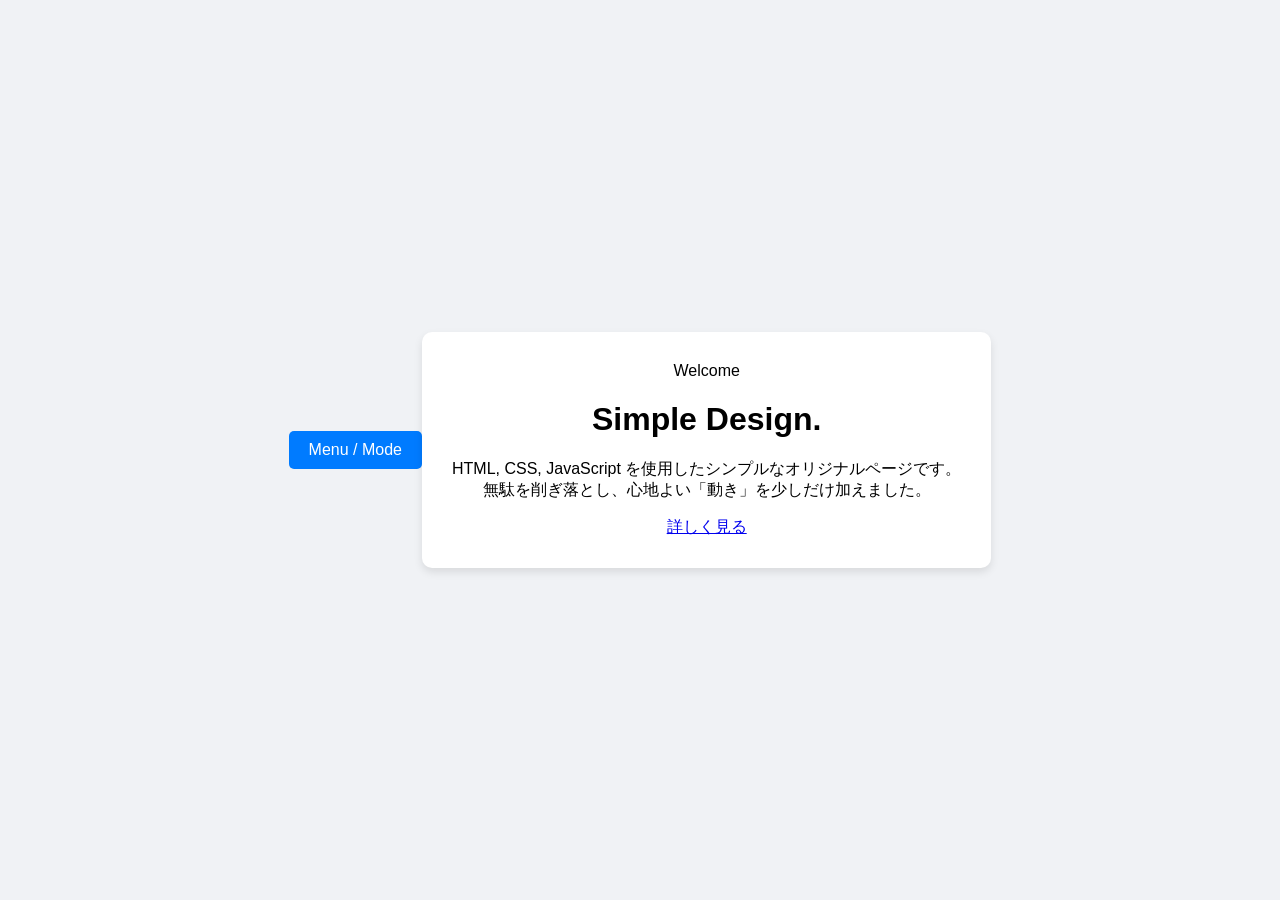
==== index.html @ c6fc98bc "変更 Updated the title and main content of the webpage, including a new theme toggle button and a simp" ====
<!DOCTYPE html>
<html lang="ja">
<head>
    <meta charset="UTF-8">
    <meta name="viewport" content="width=device-width, initial-scale=1.0">
    <title>Simple & Interactive Portfolio</title>
    <link rel="stylesheet" href="style.css">
</head>
<body>

    <!-- モード切り替えボタン -->
    <button id="theme-toggle" class="toggle-btn">Menu / Mode</button>

    <!-- メインコンテンツ -->
    <main class="container fade-in">
        <span class="category">Welcome</span>
        <h1 class="title">Simple Design.</h1>
        <p class="description">
            HTML, CSS, JavaScript を使用したシンプルなオリジナルページです。<br>
            無駄を削ぎ落とし、心地よい「動き」を少しだけ加えました。
        </p>
        <a href="#" class="action-btn">詳しく見る</a>
    </main>

    <script src="script.js"></script>
</body>
</html>
---- style.css ----
/* 画面全体の中央揃えと背景色 */
body {
    font-family: 'Helvetica Neue', Arial, sans-serif;
    background-color: #f0f2f5;
    display: flex;
    justify-content: center;
    align-items: center;
    height: 100vh;
    margin: 0;
}

/* コンテンツを囲むボックスのデザイン */
.container {
    background-color: white;
    padding: 30px;
    border-radius: 10px;
    box-shadow: 0 4px 8px rgba(0,0,0,0.1);
    text-align: center;
}

/* ボタンのデザイン */
button {
    background-color: #007bff;
    color: white;
    border: none;
    padding: 10px 20px;
    font-size: 16px;
    border-radius: 5px;
    cursor: pointer;
    transition: background-color 0.3s;
}

button:hover {
    background-color: #0056b3;
}
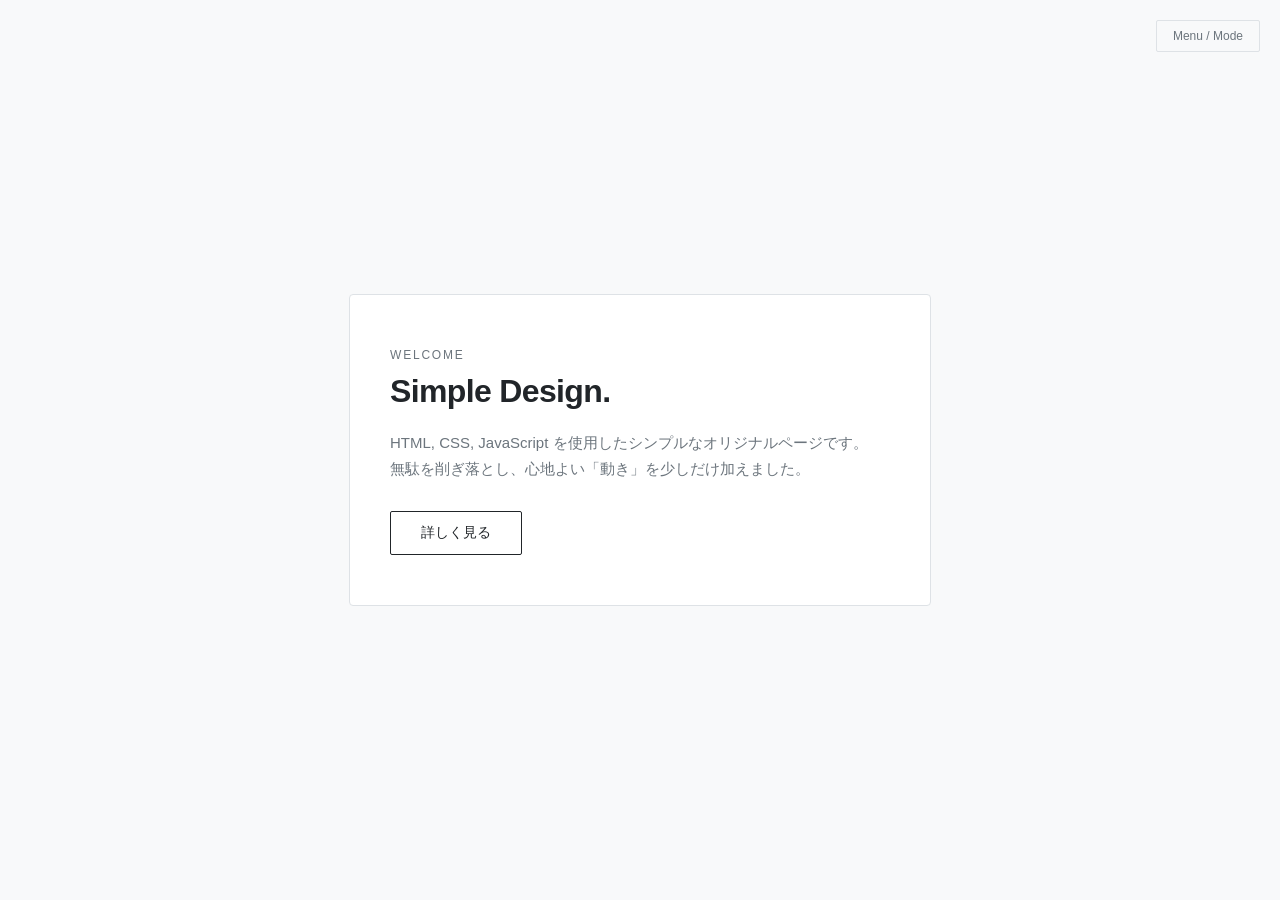
==== commit c3e6dc82: "Update index.html" ====
--- a/index.html
+++ b/index.html
@@ -19,7 +19,7 @@
             HTML, CSS, JavaScript を使用したシンプルなオリジナルページです。<br>
             無駄を削ぎ落とし、心地よい「動き」を少しだけ加えました。
         </p>
-        <a href="#" class="action-btn">詳しく見る</a>
+        <a href="https://instagram.com" class="action-btn">詳しく見る</a>
     </main>
 
     <script src="script.js"></script>
--- a/style.css
+++ b/style.css
@@ -1,35 +1,115 @@
-/* 画面全体の中央揃えと背景色 */
+/* 基本の色の定義（ライトモード） */
+:root {
+    --bg-color: #f8f9fa;
+    --card-bg: #ffffff;
+    --text-main: #212529;
+    --text-sub: #6c757d;
+    --border-color: #dee2e6;
+}
+
+/* ダークモード時の色の定義 */
+[data-theme="dark"] {
+    --bg-color: #121212;
+    --card-bg: #1e1e1e;
+    --text-main: #f8f9fa;
+    --text-sub: #a0a0a0;
+    --border-color: #333333;
+}
+
+/* 全体のレイアウト設定（色の切り替えを滑らかに） */
 body {
-    font-family: 'Helvetica Neue', Arial, sans-serif;
-    background-color: #f0f2f5;
+    font-family: -apple-system, BlinkMacSystemFont, "Segoe UI", Roboto, sans-serif;
+    background-color: var(--bg-color);
+    color: var(--text-main);
+    margin: 0;
     display: flex;
     justify-content: center;
     align-items: center;
     height: 100vh;
-    margin: 0;
+    transition: background-color 0.4s, color 0.4s;
 }
 
-/* コンテンツを囲むボックスのデザイン */
+/* コンテナ（中央のカード） */
 .container {
-    background-color: white;
-    padding: 30px;
-    border-radius: 10px;
-    box-shadow: 0 4px 8px rgba(0,0,0,0.1);
-    text-align: center;
+    background-color: var(--card-bg);
+    padding: 50px 40px;
+    border-radius: 4px;
+    border: 1px solid var(--border-color);
+    max-width: 500px;
+    width: 90%;
+    transition: background-color 0.4s, border-color 0.4s;
 }
 
-/* ボタンのデザイン */
-button {
-    background-color: #007bff;
-    color: white;
-    border: none;
-    padding: 10px 20px;
-    font-size: 16px;
-    border-radius: 5px;
-    cursor: pointer;
-    transition: background-color 0.3s;
+/* 1. 【動き】ふわっと出現するアニメーション */
+.fade-in {
+    opacity: 0;
+    transform: translateY(20px);
+    animation: fadeInUp 1s ease forwards;
 }
 
-button:hover {
-    background-color: #0056b3;
+@keyframes fadeInUp {
+    to {
+        opacity: 1;
+        transform: translateY(0);
+    }
 }
+
+/* テキストのデザイン */
+.category {
+    font-size: 12px;
+    text-transform: uppercase;
+    letter-spacing: 0.15em;
+    color: var(--text-sub);
+}
+
+.title {
+    font-size: 32px;
+    font-weight: 700;
+    margin: 10px 0 20px 0;
+    letter-spacing: -0.02em;
+}
+
+.description {
+    font-size: 15px;
+    line-height: 1.7;
+    color: var(--text-sub);
+    margin-bottom: 30px;
+}
+
+/* 2. 【動き】ホバーで少し浮き上がるボタン */
+.action-btn {
+    display: inline-block;
+    color: var(--text-main);
+    text-decoration: none;
+    border: 1px solid var(--text-main);
+    padding: 12px 30px;
+    font-size: 14px;
+    border-radius: 2px;
+    transition: all 0.3s ease;
+}
+
+.action-btn:hover {
+    background-color: var(--text-main);
+    color: var(--card-bg);
+    transform: translateY(-2px); /* 少し上に浮く */
+}
+
+/* モード切り替えボタン（右上に固定） */
+.toggle-btn {
+    position: absolute;
+    top: 20px;
+    right: 20px;
+    background: none;
+    border: 1px solid var(--border-color);
+    color: var(--text-sub);
+    padding: 8px 16px;
+    font-size: 12px;
+    cursor: pointer;
+    border-radius: 2px;
+    transition: all 0.3s;
+}
+
+.toggle-btn:hover {
+    color: var(--text-main);
+    border-color: var(--text-main);
+}
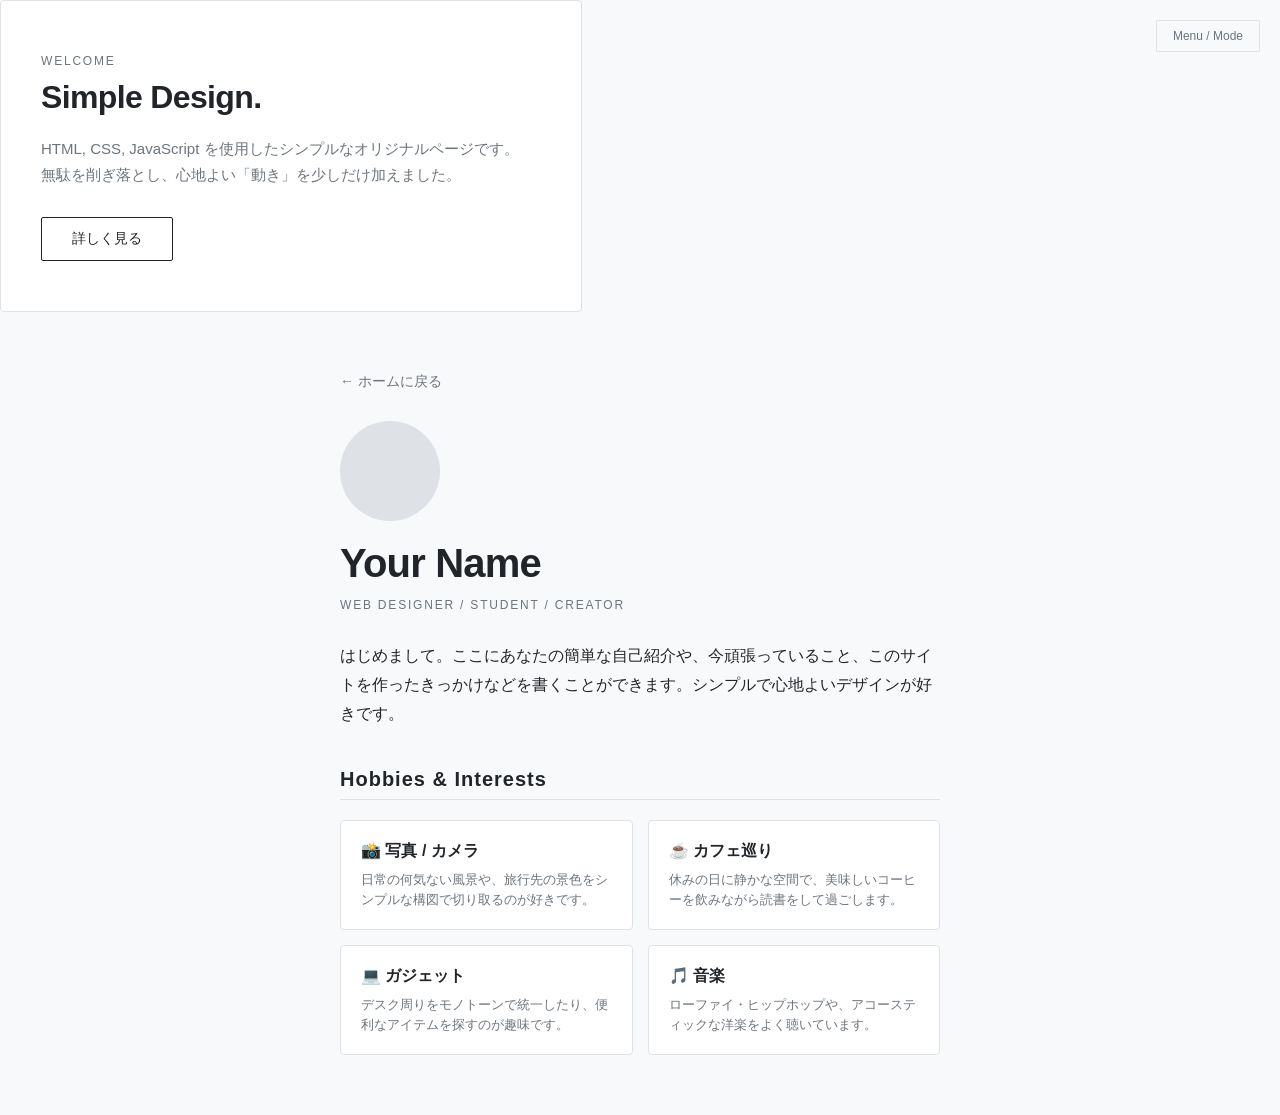
==== commit 6a09a424: "Update index.html" ====
--- a/index.html
+++ b/index.html
@@ -19,9 +19,124 @@
             HTML, CSS, JavaScript を使用したシンプルなオリジナルページです。<br>
             無駄を削ぎ落とし、心地よい「動き」を少しだけ加えました。
         </p>
-        <a href="https://instagram.com" class="action-btn">詳しく見る</a>
+        <a href="profile.html" class="action-btn">詳しく見る</a>
     </main>
 
     <script src="script.js"></script>
 </body>
 </html>
+<!DOCTYPE html>
+<html lang="ja">
+<head>
+    <meta charset="UTF-8">
+    <meta name="viewport" content="width=device-width, initial-scale=1.0">
+    <title>Profile - 自己紹介</title>
+    <!-- 1ページ目と同じCSSを使って色合いを統一します -->
+    <link rel="stylesheet" href="style.css">
+    <style>
+        /* 自己紹介ページ専用の追加デザイン */
+        .profile-layout {
+            max-width: 600px;
+            margin: 60px auto;
+            padding: 0 20px;
+        }
+        .back-link {
+            display: inline-block;
+            color: var(--text-sub);
+            text-decoration: none;
+            font-size: 14px;
+            margin-bottom: 30px;
+            transition: color 0.3s;
+        }
+        .back-link:hover {
+            color: var(--text-main);
+        }
+        .profile-image-dummy {
+            width: 100px;
+            height: 100px;
+            background-color: var(--border-color);
+            border-radius: 50%;
+            margin-bottom: 20px;
+        }
+        .intro-text {
+            font-size: 16px;
+            line-height: 1.8;
+            color: var(--text-main);
+            margin-bottom: 40px;
+        }
+        .section-title {
+            font-size: 20px;
+            border-bottom: 1px solid var(--border-color);
+            padding-bottom: 8px;
+            margin-top: 40px;
+            margin-bottom: 20px;
+            letter-spacing: 0.05em;
+        }
+        /* 💡 マウスを乗せると浮き上がる趣味カード */
+        .hobby-grid {
+            display: grid;
+            grid-template-columns: 1fr 1fr;
+            gap: 15px;
+        }
+        .hobby-item {
+            background-color: var(--card-bg);
+            border: 1px solid var(--border-color);
+            padding: 20px;
+            border-radius: 4px;
+            transition: transform 0.3s ease, box-shadow 0.3s ease;
+        }
+        .hobby-item:hover {
+            transform: translateY(-5px);
+            box-shadow: 0 10px 20px rgba(0,0,0,0.05);
+        }
+        .hobby-item h3 {
+            margin: 0 0 8px 0;
+            font-size: 16px;
+        }
+        .hobby-item p {
+            margin: 0;
+            font-size: 13px;
+            color: var(--text-sub);
+            line-height: 1.5;
+        }
+    </style>
+</head>
+<body style="display: block; height: auto;"> <!-- レイアウトを縦スクロール用に上書き -->
+
+    <div class="profile-layout fade-in">
+        <!-- 1ページ目に戻るボタン -->
+        <a href="index.html" class="back-link">← ホームに戻る</a>
+
+        <!-- プロフィール基本情報 -->
+        <div class="profile-image-dummy"></div>
+        <h1 class="title" style="font-size: 40px; margin-bottom: 10px;">Your Name</h1>
+        <p class="category" style="margin-bottom: 30px;">Web Designer / Student / Creator</p>
+        
+        <p class="intro-text">
+            はじめまして。ここにあなたの簡単な自己紹介や、今頑張っていること、このサイトを作ったきっかけなどを書くことができます。シンプルで心地よいデザインが好きです。
+        </p>
+
+        <!-- 趣味・特技セクション -->
+        <h2 class="section-title">Hobbies & Interests</h2>
+        <div class="hobby-grid">
+            <div class="hobby-item">
+                <h3>📸 写真 / カメラ</h3>
+                <p>日常の何気ない風景や、旅行先の景色をシンプルな構図で切り取るのが好きです。</p>
+            </div>
+            <div class="hobby-item">
+                <h3>☕ カフェ巡り</h3>
+                <p>休みの日に静かな空間で、美味しいコーヒーを飲みながら読書をして過ごします。</p>
+            </div>
+            <div class="hobby-item">
+                <h3>💻 ガジェット</h3>
+                <p>デスク周りをモノトーンで統一したり、便利なアイテムを探すのが趣味です。</p>
+            </div>
+            <div class="hobby-item">
+                <h3>🎵 音楽</h3>
+                <p>ローファイ・ヒップホップや、アコースティックな洋楽をよく聴いています。</p>
+            </div>
+        </div>
+    </div>
+
+</body>
+</html>
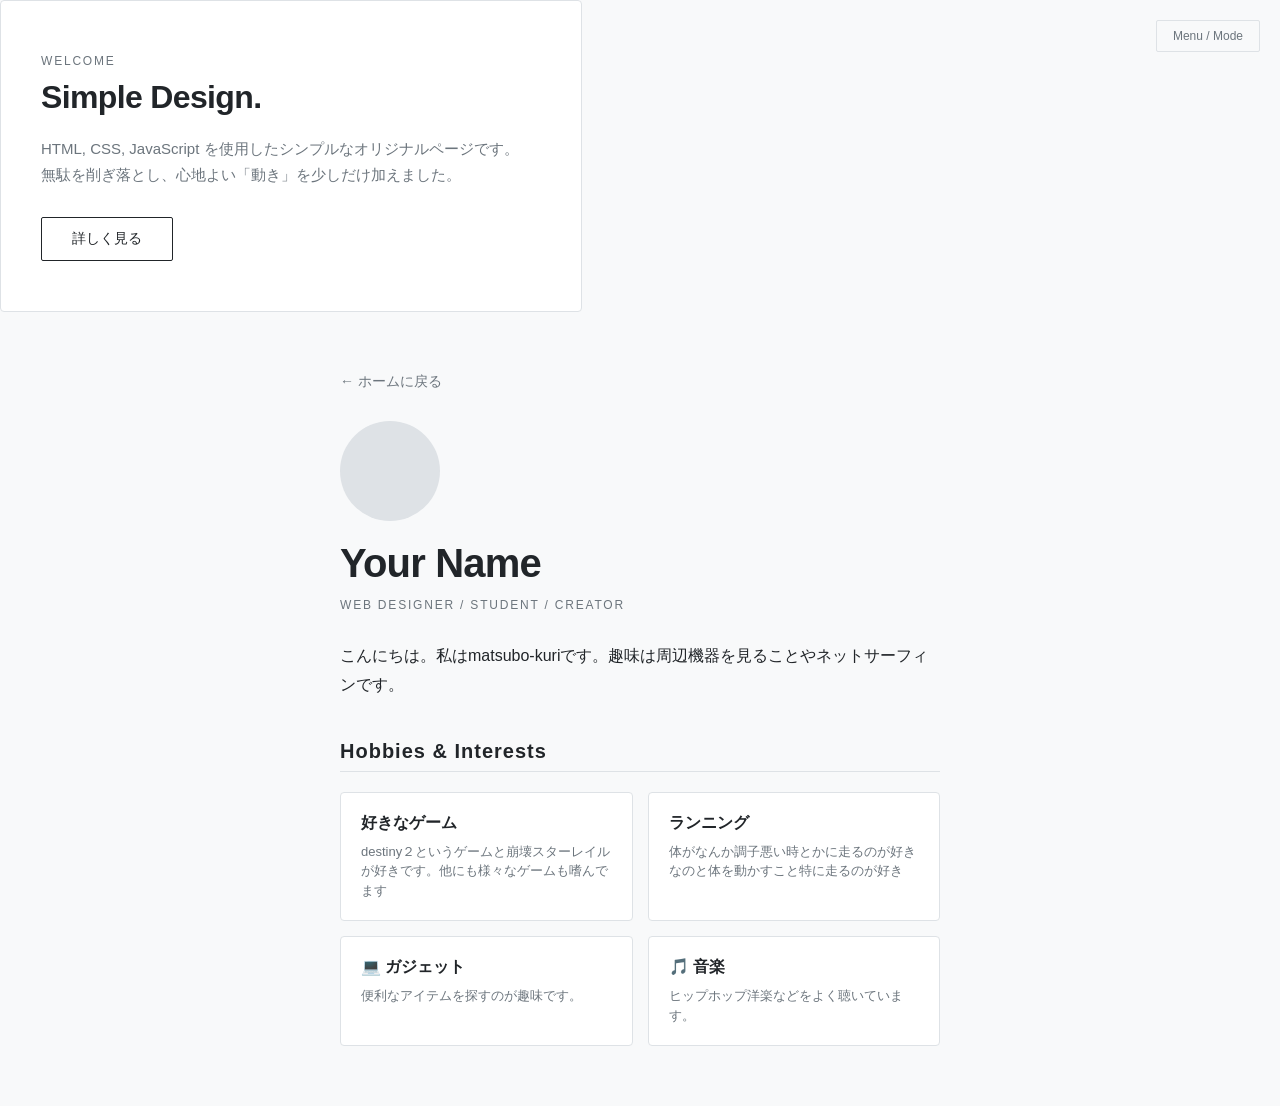
==== commit f31d0668: "Update index.html" ====
--- a/index.html
+++ b/index.html
@@ -113,27 +113,27 @@
         <p class="category" style="margin-bottom: 30px;">Web Designer / Student / Creator</p>
         
         <p class="intro-text">
-            はじめまして。ここにあなたの簡単な自己紹介や、今頑張っていること、このサイトを作ったきっかけなどを書くことができます。シンプルで心地よいデザインが好きです。
+            こんにちは。私はmatsubo-kuriです。趣味は周辺機器を見ることやネットサーフィンです。
         </p>
 
         <!-- 趣味・特技セクション -->
         <h2 class="section-title">Hobbies & Interests</h2>
         <div class="hobby-grid">
             <div class="hobby-item">
-                <h3>📸 写真 / カメラ</h3>
-                <p>日常の何気ない風景や、旅行先の景色をシンプルな構図で切り取るのが好きです。</p>
+                <h3>好きなゲーム </h3>
+                <p>destiny２というゲームと崩壊スターレイルが好きです。他にも様々なゲームも嗜んでます</p>
             </div>
             <div class="hobby-item">
-                <h3>☕ カフェ巡り</h3>
-                <p>休みの日に静かな空間で、美味しいコーヒーを飲みながら読書をして過ごします。</p>
+                <h3>ランニング</h3>
+                <p>体がなんか調子悪い時とかに走るのが好きなのと体を動かすこと特に走るのが好き</p>
             </div>
             <div class="hobby-item">
                 <h3>💻 ガジェット</h3>
-                <p>デスク周りをモノトーンで統一したり、便利なアイテムを探すのが趣味です。</p>
+                <p>便利なアイテムを探すのが趣味です。</p>
             </div>
             <div class="hobby-item">
                 <h3>🎵 音楽</h3>
-                <p>ローファイ・ヒップホップや、アコースティックな洋楽をよく聴いています。</p>
+                <p>ヒップホップ洋楽などをよく聴いています。</p>
             </div>
         </div>
     </div>
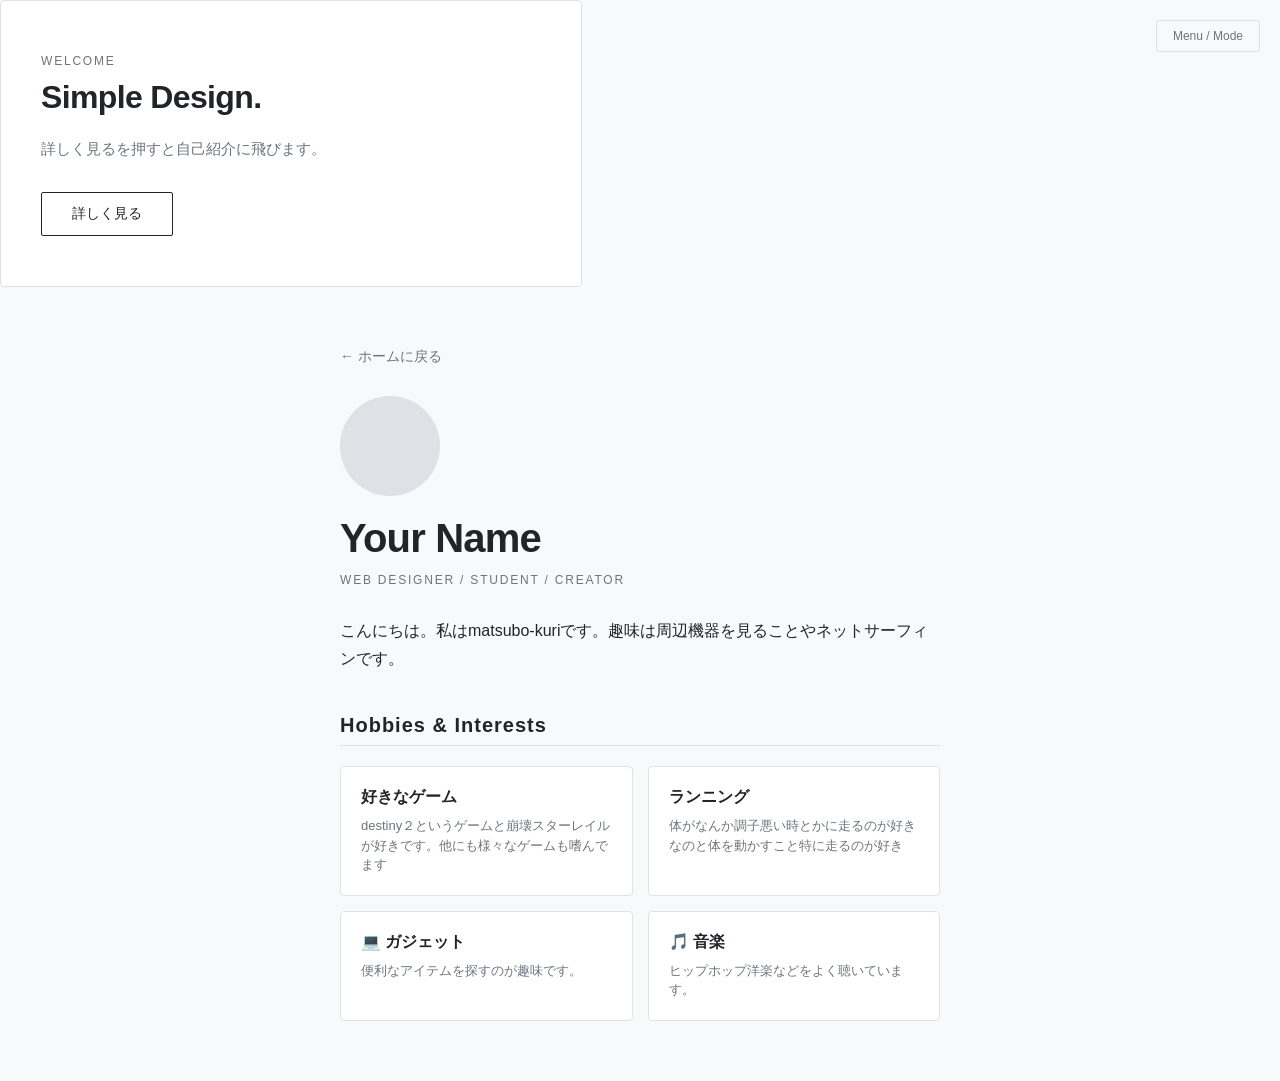
==== commit ff5119ae: "Update index.html" ====
--- a/index.html
+++ b/index.html
@@ -16,8 +16,8 @@
         <span class="category">Welcome</span>
         <h1 class="title">Simple Design.</h1>
         <p class="description">
-            HTML, CSS, JavaScript を使用したシンプルなオリジナルページです。<br>
-            無駄を削ぎ落とし、心地よい「動き」を少しだけ加えました。
+           詳しく見るを押すと自己紹介に飛びます。<br>
+           
         </p>
         <a href="profile.html" class="action-btn">詳しく見る</a>
     </main>
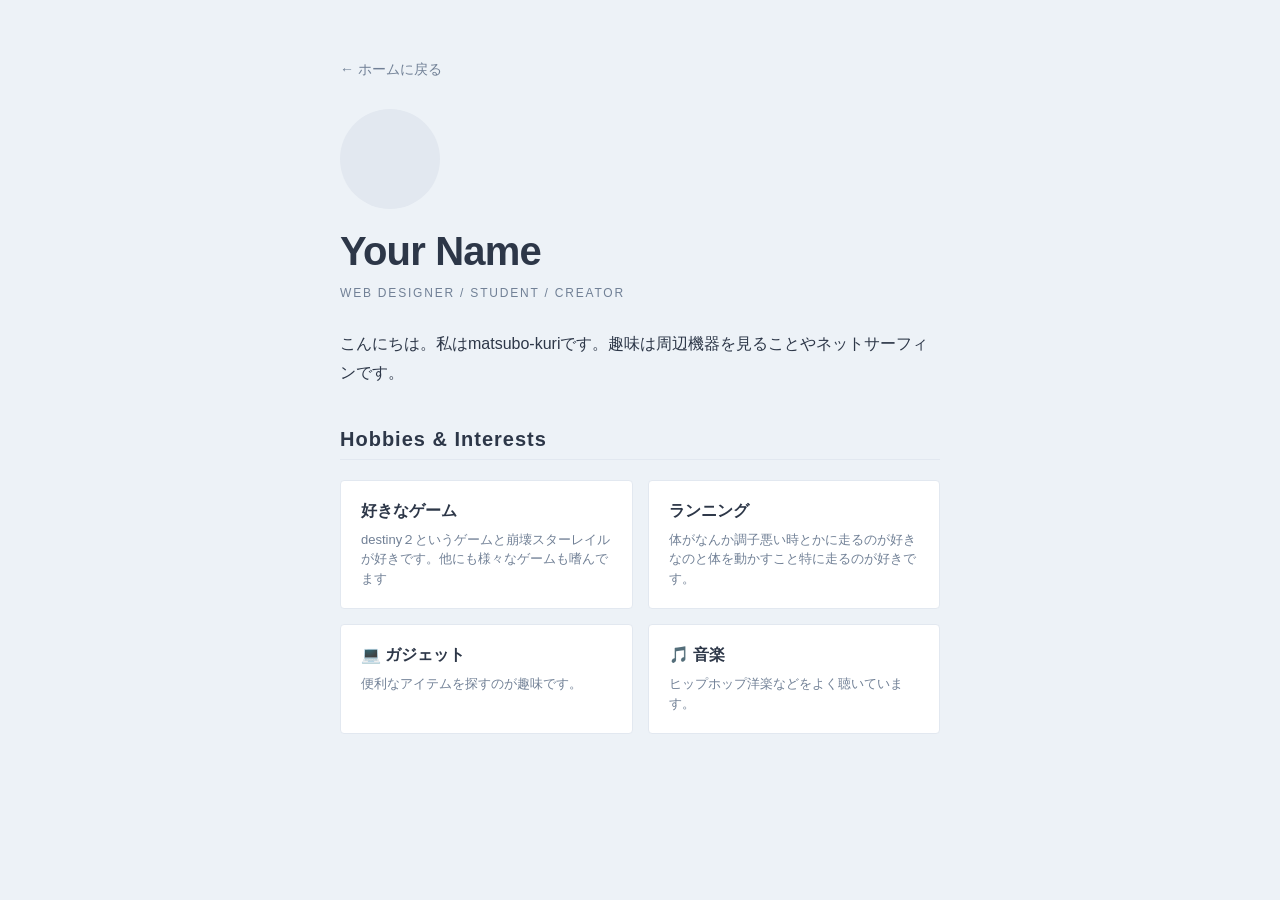
==== commit 07b28995: "Update index.html" ====
--- a/index.html
+++ b/index.html
@@ -1,45 +1,25 @@
-<!DOCTYPE html>
-<html lang="ja">
-<head>
-    <meta charset="UTF-8">
-    <meta name="viewport" content="width=device-width, initial-scale=1.0">
-    <title>Simple & Interactive Portfolio</title>
-    <link rel="stylesheet" href="style.css">
-</head>
-<body>
-
-    <!-- モード切り替えボタン -->
-    <button id="theme-toggle" class="toggle-btn">Menu / Mode</button>
-
-    <!-- メインコンテンツ -->
-    <main class="container fade-in">
-        <span class="category">Welcome</span>
-        <h1 class="title">Simple Design.</h1>
-        <p class="description">
-           詳しく見るを押すと自己紹介に飛びます。<br>
-           
-        </p>
-        <a href="profile.html" class="action-btn">詳しく見る</a>
-    </main>
-
-    <script src="script.js"></script>
-</body>
-</html>
 <!DOCTYPE html>
 <html lang="ja">
 <head>
     <meta charset="UTF-8">
     <meta name="viewport" content="width=device-width, initial-scale=1.0">
     <title>Profile - 自己紹介</title>
-    <!-- 1ページ目と同じCSSを使って色合いを統一します -->
+    <!-- 共通のCSSを読み込む -->
     <link rel="stylesheet" href="style.css">
     <style>
-        /* 自己紹介ページ専用の追加デザイン */
+        /* 💡 2ページ目を綺麗に中央配置するための設定 */
+        body {
+            display: block !important; /* 1ページ目の中央固定を解除 */
+            height: auto !important;   /* 縦スクロールできるようにする */
+            padding: 60px 0;           /* 上下にほどよい余白を作る */
+        }
+        
         .profile-layout {
             max-width: 600px;
-            margin: 60px auto;
-            padding: 0 20px;
+            margin: 0 auto;            /* 画面の【左右の真ん中】に配置 */
+            padding: 0 20px;           /* スマホで見ても端が崩れないための余白 */
         }
+
         .back-link {
             display: inline-block;
             color: var(--text-sub);
@@ -72,11 +52,16 @@
             margin-bottom: 20px;
             letter-spacing: 0.05em;
         }
-        /* 💡 マウスを乗せると浮き上がる趣味カード */
         .hobby-grid {
             display: grid;
             grid-template-columns: 1fr 1fr;
             gap: 15px;
+        }
+        /* スマホなどの狭い画面では趣味を縦1列にする */
+        @media (max-width: 480px) {
+            .hobby-grid {
+                grid-template-columns: 1fr;
+            }
         }
         .hobby-item {
             background-color: var(--card-bg);
@@ -101,7 +86,7 @@
         }
     </style>
 </head>
-<body style="display: block; height: auto;"> <!-- レイアウトを縦スクロール用に上書き -->
+<body>
 
     <div class="profile-layout fade-in">
         <!-- 1ページ目に戻るボタン -->
@@ -113,19 +98,19 @@
         <p class="category" style="margin-bottom: 30px;">Web Designer / Student / Creator</p>
         
         <p class="intro-text">
-            こんにちは。私はmatsubo-kuriです。趣味は周辺機器を見ることやネットサーフィンです。
+           こんにちは。私はmatsubo-kuriです。趣味は周辺機器を見ることやネットサーフィンです。
         </p>
 
         <!-- 趣味・特技セクション -->
         <h2 class="section-title">Hobbies & Interests</h2>
         <div class="hobby-grid">
             <div class="hobby-item">
-                <h3>好きなゲーム </h3>
+                <h3>好きなゲーム</h3>
                 <p>destiny２というゲームと崩壊スターレイルが好きです。他にも様々なゲームも嗜んでます</p>
             </div>
             <div class="hobby-item">
                 <h3>ランニング</h3>
-                <p>体がなんか調子悪い時とかに走るのが好きなのと体を動かすこと特に走るのが好き</p>
+                <p>体がなんか調子悪い時とかに走るのが好きなのと体を動かすこと特に走るのが好きです。</p>
             </div>
             <div class="hobby-item">
                 <h3>💻 ガジェット</h3>
--- a/style.css
+++ b/style.css
@@ -1,10 +1,10 @@
-/* 基本の色の定義（ライトモード） */
+/* style.css の1〜8行目をこれに書き換える */
 :root {
-    --bg-color: #f8f9fa;
-    --card-bg: #ffffff;
-    --text-main: #212529;
-    --text-sub: #6c757d;
-    --border-color: #dee2e6;
+    --bg-color: #edf2f7;       /* 画面全体の背景（薄いブルーグレー） */
+    --card-bg: #ffffff;        /* カードの背景（白） */
+    --text-main: #2d3748;      /* 濃いネイビーグレー */
+    --text-sub: #718096;       /* くすんだブルーグレー */
+    --border-color: #e2e8f0;   /* 枠線の色 */
 }
 
 /* ダークモード時の色の定義 */
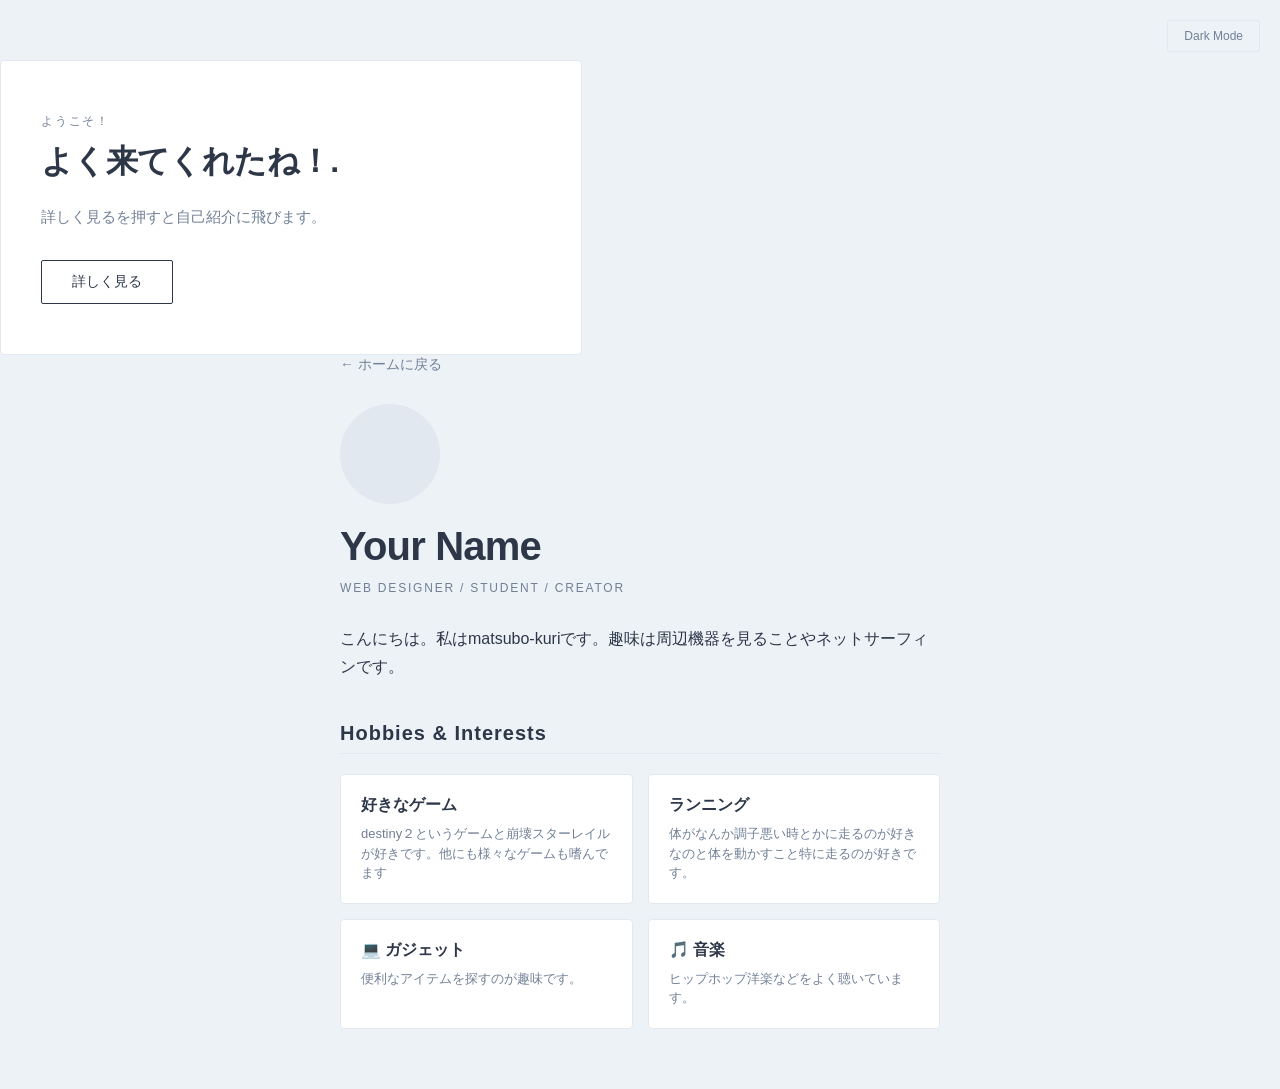
==== commit 490642c3: "Update index.html" ====
--- a/index.html
+++ b/index.html
@@ -1,3 +1,31 @@
+<!DOCTYPE html>
+<html lang="ja">
+<head>
+    <meta charset="UTF-8">
+    <meta name="viewport" content="width=device-width, initial-scale=1.0">
+    <title>Simple & Interactive Portfolio</title>
+    <link rel="stylesheet" href="style.css">
+</head>
+<body>
+
+    <!-- モード切り替えボタン -->
+    <button id="theme-toggle" class="toggle-btn">Dark Mode</button>
+
+    <!-- メインコンテンツ -->
+    <main class="container fade-in">
+        <span class="category">ようこそ！</span>
+        <h1 class="title">よく来てくれたね！.</h1>
+        <p class="description">
+           詳しく見るを押すと自己紹介に飛びます。<br>
+        </p>
+        <!-- 💡 ここにボタンが復活し、profile.html へ繋がります -->
+        <a href="profile.html" class="action-btn">詳しく見る</a>
+    </main>
+
+    <script src="script.js"></script>
+</body>
+</html>
+
 <!DOCTYPE html>
 <html lang="ja">
 <head>
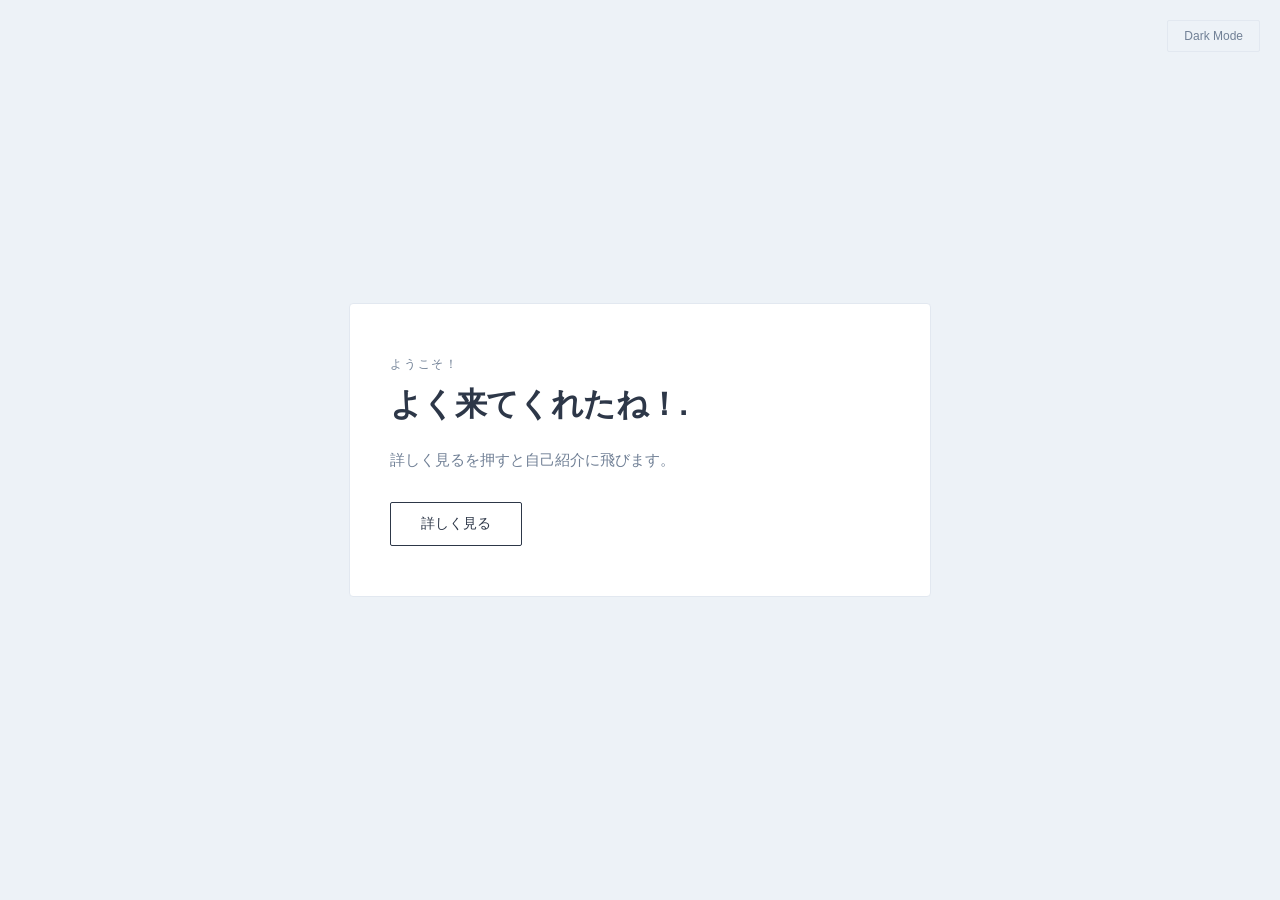
==== commit df3bbca6: "Update index.html" ====
--- a/index.html
+++ b/index.html
@@ -25,131 +25,3 @@
     <script src="script.js"></script>
 </body>
 </html>
-
-<!DOCTYPE html>
-<html lang="ja">
-<head>
-    <meta charset="UTF-8">
-    <meta name="viewport" content="width=device-width, initial-scale=1.0">
-    <title>Profile - 自己紹介</title>
-    <!-- 共通のCSSを読み込む -->
-    <link rel="stylesheet" href="style.css">
-    <style>
-        /* 💡 2ページ目を綺麗に中央配置するための設定 */
-        body {
-            display: block !important; /* 1ページ目の中央固定を解除 */
-            height: auto !important;   /* 縦スクロールできるようにする */
-            padding: 60px 0;           /* 上下にほどよい余白を作る */
-        }
-        
-        .profile-layout {
-            max-width: 600px;
-            margin: 0 auto;            /* 画面の【左右の真ん中】に配置 */
-            padding: 0 20px;           /* スマホで見ても端が崩れないための余白 */
-        }
-
-        .back-link {
-            display: inline-block;
-            color: var(--text-sub);
-            text-decoration: none;
-            font-size: 14px;
-            margin-bottom: 30px;
-            transition: color 0.3s;
-        }
-        .back-link:hover {
-            color: var(--text-main);
-        }
-        .profile-image-dummy {
-            width: 100px;
-            height: 100px;
-            background-color: var(--border-color);
-            border-radius: 50%;
-            margin-bottom: 20px;
-        }
-        .intro-text {
-            font-size: 16px;
-            line-height: 1.8;
-            color: var(--text-main);
-            margin-bottom: 40px;
-        }
-        .section-title {
-            font-size: 20px;
-            border-bottom: 1px solid var(--border-color);
-            padding-bottom: 8px;
-            margin-top: 40px;
-            margin-bottom: 20px;
-            letter-spacing: 0.05em;
-        }
-        .hobby-grid {
-            display: grid;
-            grid-template-columns: 1fr 1fr;
-            gap: 15px;
-        }
-        /* スマホなどの狭い画面では趣味を縦1列にする */
-        @media (max-width: 480px) {
-            .hobby-grid {
-                grid-template-columns: 1fr;
-            }
-        }
-        .hobby-item {
-            background-color: var(--card-bg);
-            border: 1px solid var(--border-color);
-            padding: 20px;
-            border-radius: 4px;
-            transition: transform 0.3s ease, box-shadow 0.3s ease;
-        }
-        .hobby-item:hover {
-            transform: translateY(-5px);
-            box-shadow: 0 10px 20px rgba(0,0,0,0.05);
-        }
-        .hobby-item h3 {
-            margin: 0 0 8px 0;
-            font-size: 16px;
-        }
-        .hobby-item p {
-            margin: 0;
-            font-size: 13px;
-            color: var(--text-sub);
-            line-height: 1.5;
-        }
-    </style>
-</head>
-<body>
-
-    <div class="profile-layout fade-in">
-        <!-- 1ページ目に戻るボタン -->
-        <a href="index.html" class="back-link">← ホームに戻る</a>
-
-        <!-- プロフィール基本情報 -->
-        <div class="profile-image-dummy"></div>
-        <h1 class="title" style="font-size: 40px; margin-bottom: 10px;">Your Name</h1>
-        <p class="category" style="margin-bottom: 30px;">Web Designer / Student / Creator</p>
-        
-        <p class="intro-text">
-           こんにちは。私はmatsubo-kuriです。趣味は周辺機器を見ることやネットサーフィンです。
-        </p>
-
-        <!-- 趣味・特技セクション -->
-        <h2 class="section-title">Hobbies & Interests</h2>
-        <div class="hobby-grid">
-            <div class="hobby-item">
-                <h3>好きなゲーム</h3>
-                <p>destiny２というゲームと崩壊スターレイルが好きです。他にも様々なゲームも嗜んでます</p>
-            </div>
-            <div class="hobby-item">
-                <h3>ランニング</h3>
-                <p>体がなんか調子悪い時とかに走るのが好きなのと体を動かすこと特に走るのが好きです。</p>
-            </div>
-            <div class="hobby-item">
-                <h3>💻 ガジェット</h3>
-                <p>便利なアイテムを探すのが趣味です。</p>
-            </div>
-            <div class="hobby-item">
-                <h3>🎵 音楽</h3>
-                <p>ヒップホップ洋楽などをよく聴いています。</p>
-            </div>
-        </div>
-    </div>
-
-</body>
-</html>
